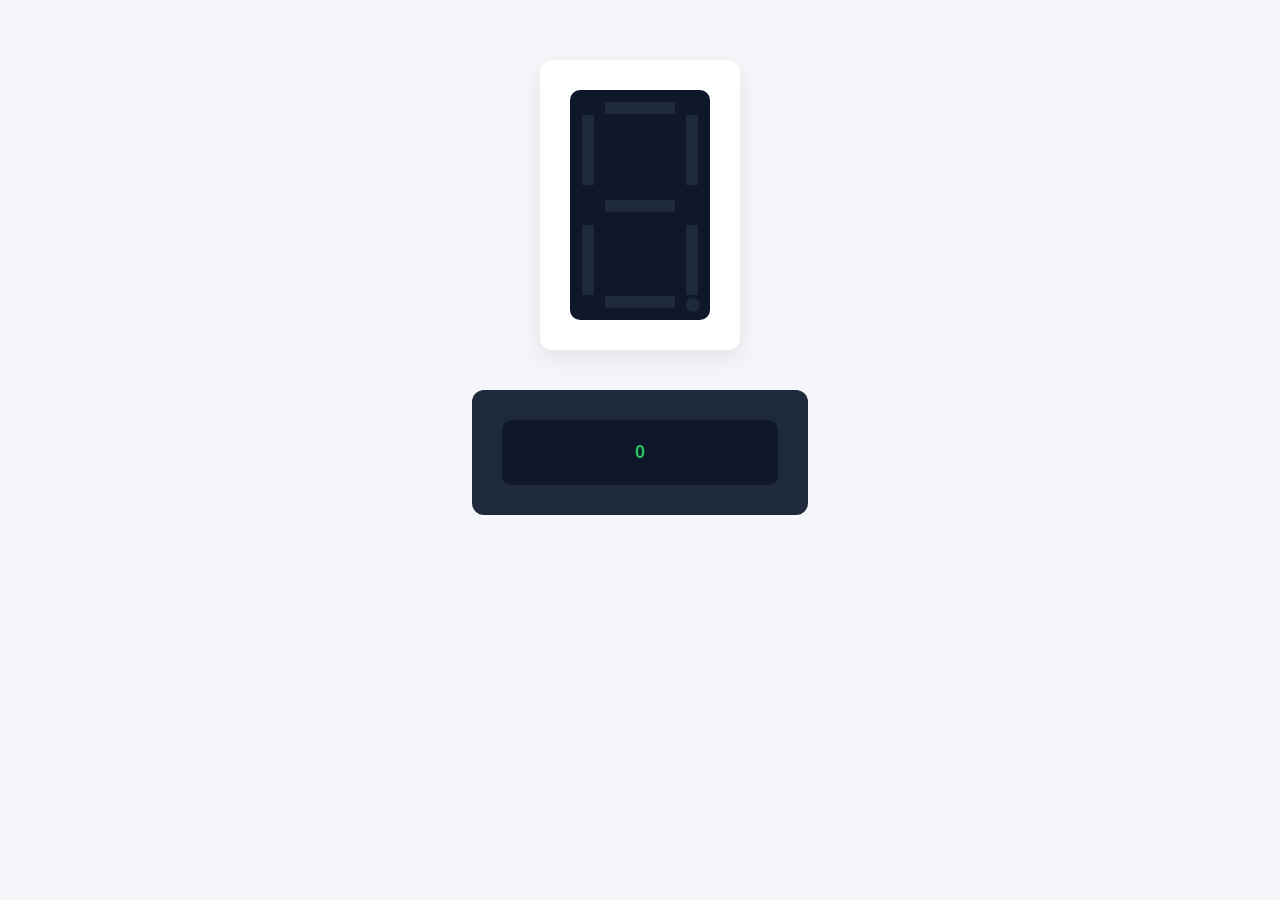
==== afficheur_7segment_serie/index.html @ f66b3857 "Initial commit" ====
<!DOCTYPE html>
<html lang="fr">
<head>
    <meta charset="UTF-8">
    <title>Simulogique - Afficheur 7 Segments Série</title>
    <!-- <script src="https://code.jquery.com/jquery-3.6.0.min.js"></script> -->
    <script src="jquery-3.6.0.min.js"></script>
    <link rel="stylesheet" href="style.css">
</head>
<body>

<div class="container">

    <!-- AFFICHEUR -->
    <div class="display-box">
        <div class="display">
            <div id="fa" class="segment a"></div>
            <div id="fb" class="segment b"></div>
            <div id="fc" class="segment c"></div>
            <div id="fd" class="segment d"></div>
            <div id="fe" class="segment e"></div>
            <div id="ff" class="segment f"></div>
            <div id="fg" class="segment g"></div>
            <div id="fh" class="dot"></div>
        </div>
    </div>

    <!-- CONTROLE -->
    <div class="keypad">
        <button id="power">0</button>
    </div>

</div>

<script src="app-serie.js"></script>
</body>
</html>
---- afficheur_7segment_serie/style.css ----
/* =====================================================
   1. VARIABLES PEDAGOGIQUES
===================================================== */

:root {
    --bg-page: #f4f6f9;
    --bg-panel: #ffffff;
    --bg-display: #0f172a;
    --bg-segment-off: #1e293b;
    --bg-segment-on: #e2e8f0;
    --bg-keypad: #1e293b;
    --bg-button: #334155;
    --bg-button-hover: #475569;
    --bg-button-active: #64748b;

    --color-title: #0f172a;
    --color-text: #334155;
    --color-power: #22c55e;

    --radius: 12px;
}

/* =====================================================
   2. STRUCTURE GENERALE
===================================================== */

body {
    margin: 0;
    background: var(--bg-page);
    font-family: "Segoe UI", Arial, sans-serif;
    color: var(--color-text);
}

.container {
    max-width: 900px;
    margin: 60px auto;
    display: flex;
    flex-direction: column;
    gap: 40px;
    align-items: center;
}

/* =====================================================
   3. TITRE PEDAGOGIQUE
===================================================== */

h1 {
    margin: 0;
    font-size: 28px;
    font-weight: 600;
    color: var(--color-title);
}

/* =====================================================
   4. PANNEAU AFFICHEUR
===================================================== */

.display-box {
    background: var(--bg-panel);
    padding: 30px;
    border-radius: var(--radius);
    box-shadow: 0 8px 25px rgba(0,0,0,0.08);
    display: flex;
    flex-direction: column;
    align-items: center;
    gap: 20px;
}

.display {
    position: relative;
    width: 140px;
    height: 230px;
    background: var(--bg-display);
    border-radius: 10px;
}

/* ---------------- SEGMENTS ---------------- */

.segment {
    position: absolute;
    background: var(--bg-segment-off);
    transition: background 0.25s ease;
}

.segment.on {
    background: var(--bg-segment-on);
}

/* Placement segments */

.a { top:12px; left:35px; width:70px; height:12px; }
.b { top:25px; right:12px; width:12px; height:70px; }
.c { bottom:25px; right:12px; width:12px; height:70px; }
.d { bottom:12px; left:35px; width:70px; height:12px; }
.e { bottom:25px; left:12px; width:12px; height:70px; }
.f { top:25px; left:12px; width:12px; height:70px; }
.g { top:110px; left:35px; width:70px; height:12px; }

/* ---------------- VOYANT POWER ---------------- */

.dot {
    position: absolute;
    bottom: 8px;
    right: 10px;
    width: 14px;
    height: 14px;
    border-radius: 50%;
    background: var(--bg-segment-off);
}

.dot.on {
    background: var(--color-power);
}

/* =====================================================
   5. PANNEAU COMMANDES
===================================================== */

.keypad {
    background: var(--bg-keypad);
    padding: 30px;
    border-radius: var(--radius);
    display: grid;
    grid-template-columns: repeat(3, 80px);
    gap: 18px;
    justify-content: center;
}

/* ---------------- BOUTONS NUMERIQUES ---------------- */

.key {
    height: 60px;
    font-size: 18px;
    font-weight: 500;
    background: var(--bg-button);
    color: white;
    border: none;
    border-radius: 10px;
    cursor: pointer;
    transition: all 0.2s ease;
}

.key:hover {
    background: var(--bg-button-hover);
}

.key:active {
    background: var(--bg-button-active);
    transform: scale(0.95);
}

/* ---------------- BOUTON POWER ---------------- */

#power {
    grid-column: span 3;
    height: 65px;
    font-size: 18px;
    font-weight: 600;
    background: #0f172a;
    color: var(--color-power);
    border: none;
    border-radius: 10px;
    cursor: pointer;
    transition: all 0.2s ease;
}

#power:active {
    transform: scale(0.95);
}
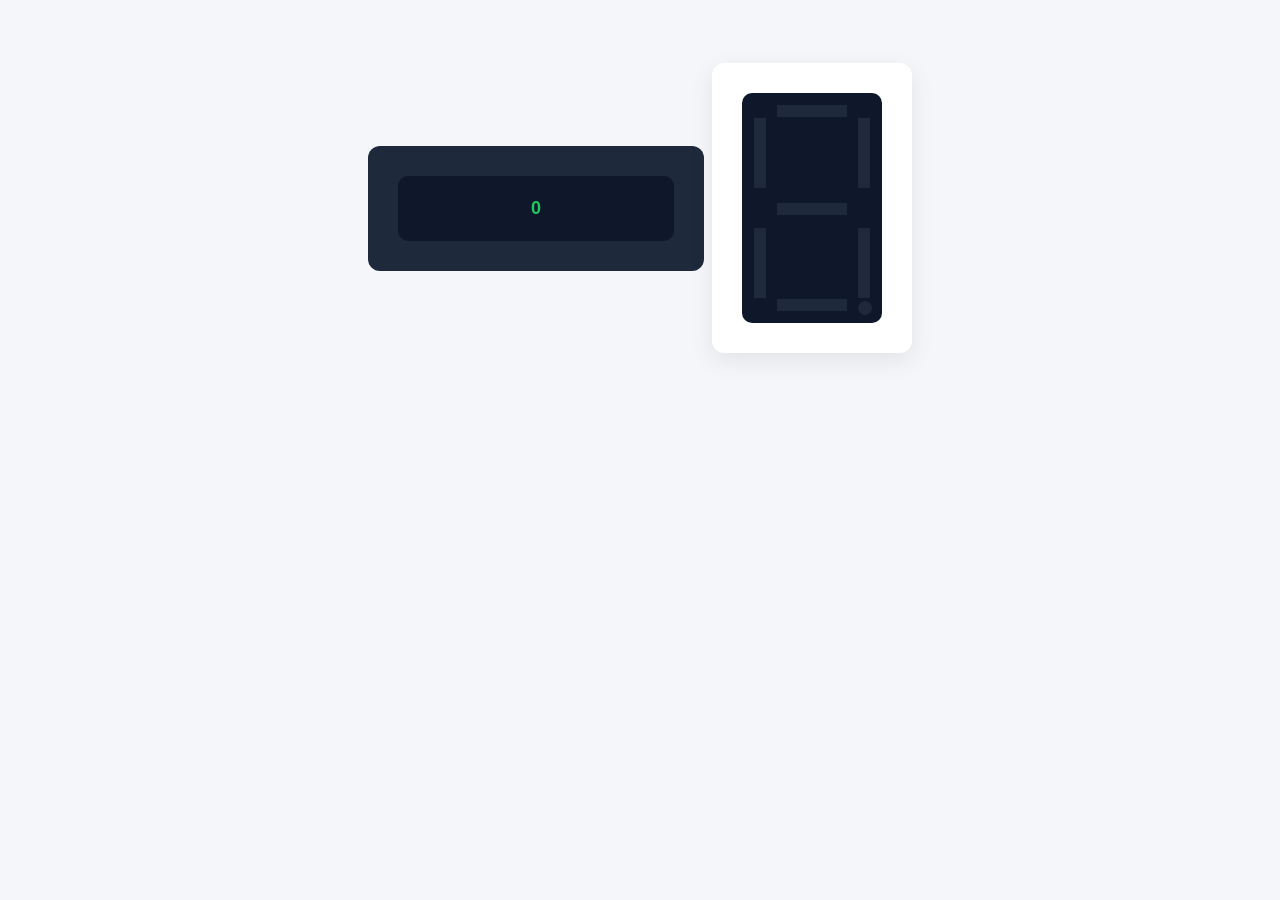
==== commit 4471db52: "modification de l'index" ====
--- a/afficheur_7segment_serie/index.html
+++ b/afficheur_7segment_serie/index.html
@@ -3,8 +3,7 @@
 <head>
     <meta charset="UTF-8">
     <title>Simulogique - Afficheur 7 Segments Série</title>
-    <!-- <script src="https://code.jquery.com/jquery-3.6.0.min.js"></script> -->
-    <script src="jquery-3.6.0.min.js"></script>
+    <script src="https://code.jquery.com/jquery-3.6.0.min.js"></script>
     <link rel="stylesheet" href="style.css">
 </head>
 <body>
@@ -12,23 +11,35 @@
 <div class="container">
 
     <!-- AFFICHEUR -->
-    <div class="display-box">
-        <div class="display">
-            <div id="fa" class="segment a"></div>
-            <div id="fb" class="segment b"></div>
-            <div id="fc" class="segment c"></div>
-            <div id="fd" class="segment d"></div>
-            <div id="fe" class="segment e"></div>
-            <div id="ff" class="segment f"></div>
-            <div id="fg" class="segment g"></div>
-            <div id="fh" class="dot"></div>
-        </div>
-    </div>
+    <table>
+        <tr>
+            <td>
+                <!-- CONTROLE -->
+                <div class="keypad">
+                    <button id="power">0</button>
+                </div>
+            </td>
+            <td>
 
-    <!-- CONTROLE -->
-    <div class="keypad">
-        <button id="power">0</button>
-    </div>
+            </td>
+            <td>
+                <div class="display-box">
+                    <div class="display">
+                        <div id="fa" class="segment a"></div>
+                        <div id="fb" class="segment b"></div>
+                        <div id="fc" class="segment c"></div>
+                        <div id="fd" class="segment d"></div>
+                        <div id="fe" class="segment e"></div>
+                        <div id="ff" class="segment f"></div>
+                        <div id="fg" class="segment g"></div>
+                        <div id="fh" class="dot"></div>
+                    </div>
+                </div>
+            </td>
+        </tr>
+
+    </table>
+
 
 </div>
 
--- a/afficheur_7segment_serie/style.css
+++ b/afficheur_7segment_serie/style.css
@@ -83,7 +83,7 @@
 }
 
 .segment.on {
-    background: var(--bg-segment-on);
+    background: lime; /* ou #00FF00 */
 }
 
 /* Placement segments */
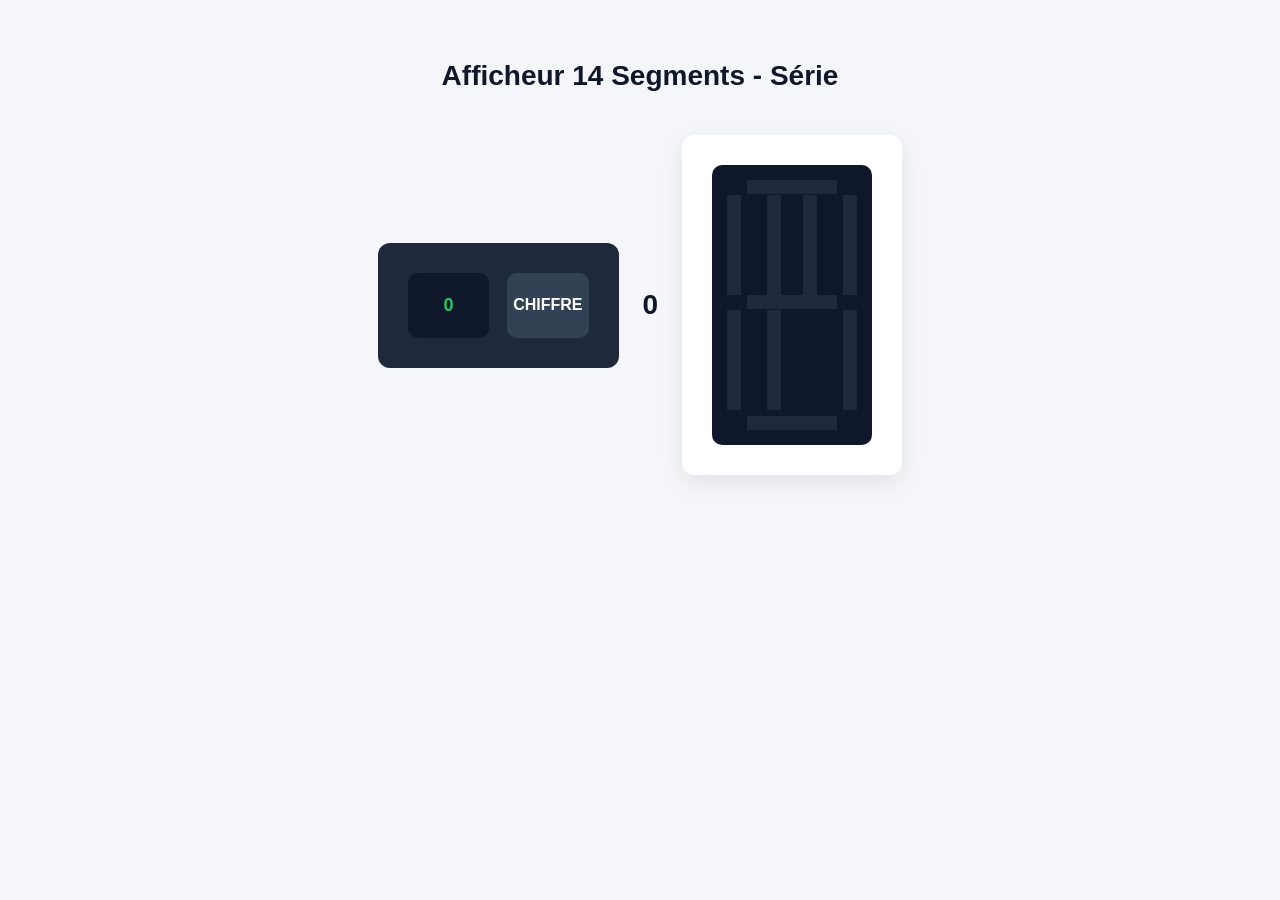
==== commit 3dce5480: "modification de l'index" ====
--- a/afficheur_7segment_serie/index.html
+++ b/afficheur_7segment_serie/index.html
@@ -2,13 +2,14 @@
 <html lang="fr">
 <head>
     <meta charset="UTF-8">
-    <title>Simulogique - Afficheur 7 Segments Série</title>
+    <title>Simulogique - Afficheur 14 Segments Série</title>
     <script src="https://code.jquery.com/jquery-3.6.0.min.js"></script>
     <link rel="stylesheet" href="style.css">
 </head>
 <body>
 
 <div class="container">
+    <h1>Afficheur 14 Segments - Série</h1>
 
     <!-- AFFICHEUR -->
     <table>
@@ -16,31 +17,50 @@
             <td>
                 <!-- CONTROLE -->
                 <div class="keypad">
-                    <button id="power">0</button>
+                    <button id="power" class="key-power">0</button>
+                    <button id="case-toggle" class="key-case">min</button>
                 </div>
             </td>
             <td>
-
+                <div style="padding: 0 20px; text-align: center;">
+                    <p id="current-char" style="font-size: 28px; font-weight: bold; margin: 10px 0;">0</p>
+                </div>
             </td>
             <td>
                 <div class="display-box">
-                    <div class="display">
-                        <div id="fa" class="segment a"></div>
-                        <div id="fb" class="segment b"></div>
-                        <div id="fc" class="segment c"></div>
-                        <div id="fd" class="segment d"></div>
-                        <div id="fe" class="segment e"></div>
-                        <div id="ff" class="segment f"></div>
-                        <div id="fg" class="segment g"></div>
-                        <div id="fh" class="dot"></div>
+                    <div class="display-14">
+                        <!-- Segments supérieurs -->
+                        <div id="fa" class="segment seg-a"></div>
+                        <div id="fm" class="segment seg-m"></div>
+
+                        <!-- Segment supérieur gauche -->
+                        <div id="ff" class="segment seg-f"></div>
+                        <div id="fi" class="segment seg-i"></div>
+
+                        <!-- Segment supérieur droit -->
+                        <div id="fb" class="segment seg-b"></div>
+                        <div id="fj" class="segment seg-j"></div>
+
+                        <!-- Segment milieu -->
+                        <div id="fg" class="segment seg-g"></div>
+                        <div id="fh" class="segment seg-h"></div>
+
+                        <!-- Segment inférieur gauche -->
+                        <div id="fe" class="segment seg-e"></div>
+                        <div id="fk" class="segment seg-k"></div>
+
+                        <!-- Segment inférieur droit -->
+                        <div id="fc" class="segment seg-c"></div>
+                        <div id="fn" class="segment seg-n"></div>
+
+                        <!-- Segments inférieurs -->
+                        <div id="fd" class="segment seg-d"></div>
+                        <div id="fl" class="segment seg-l"></div>
                     </div>
                 </div>
             </td>
         </tr>
-
     </table>
-
-
 </div>
 
 <script src="app-serie.js"></script>
--- a/afficheur_7segment_serie/style.css
+++ b/afficheur_7segment_serie/style.css
@@ -7,7 +7,7 @@
     --bg-panel: #ffffff;
     --bg-display: #0f172a;
     --bg-segment-off: #1e293b;
-    --bg-segment-on: #e2e8f0;
+    --bg-segment-on: #00ff00;
     --bg-keypad: #1e293b;
     --bg-button: #334155;
     --bg-button-hover: #475569;
@@ -40,10 +40,6 @@
     align-items: center;
 }
 
-/* =====================================================
-   3. TITRE PEDAGOGIQUE
-===================================================== */
-
 h1 {
     margin: 0;
     font-size: 28px;
@@ -52,7 +48,7 @@
 }
 
 /* =====================================================
-   4. PANNEAU AFFICHEUR
+   3. PANNEAU AFFICHEUR 14 SEGMENTS
 ===================================================== */
 
 .display-box {
@@ -60,60 +56,53 @@
     padding: 30px;
     border-radius: var(--radius);
     box-shadow: 0 8px 25px rgba(0,0,0,0.08);
-    display: flex;
-    flex-direction: column;
-    align-items: center;
-    gap: 20px;
 }
 
-.display {
+.display-14 {
     position: relative;
-    width: 140px;
-    height: 230px;
+    width: 160px;
+    height: 280px;
     background: var(--bg-display);
     border-radius: 10px;
 }
 
-/* ---------------- SEGMENTS ---------------- */
+/* ============= SEGMENTS 14 ============= */
 
 .segment {
     position: absolute;
     background: var(--bg-segment-off);
-    transition: background 0.25s ease;
+    transition: background 0.2s ease;
 }
 
 .segment.on {
-    background: lime; /* ou #00FF00 */
+    background: var(--bg-segment-on);
+    box-shadow: 0 0 10px var(--bg-segment-on);
 }
 
-/* Placement segments */
+/* Segments horizontaux */
+.seg-a { top:15px;    left:35px;  width:90px;   height:14px; }  /* haut */
+.seg-g { top:130px;   left:35px;  width:90px;   height:14px; }  /* milieu */
+.seg-d { bottom:15px; left:35px;  width:90px;   height:14px; }  /* bas */
 
-.a { top:12px; left:35px; width:70px; height:12px; }
-.b { top:25px; right:12px; width:12px; height:70px; }
-.c { bottom:25px; right:12px; width:12px; height:70px; }
-.d { bottom:12px; left:35px; width:70px; height:12px; }
-.e { bottom:25px; left:12px; width:12px; height:70px; }
-.f { top:25px; left:12px; width:12px; height:70px; }
-.g { top:110px; left:35px; width:70px; height:12px; }
+/* Segments verticaux supérieurs gauche/droit */
+.seg-f { top:30px;    left:15px;  width:14px;   height:100px; } /* haut gauche */
+.seg-b { top:30px;    right:15px; width:14px;   height:100px; } /* haut droit */
 
-/* ---------------- VOYANT POWER ---------------- */
+/* Segments verticaux inférieurs gauche/droit */
+.seg-e { top:145px;   left:15px;  width:14px;   height:100px; } /* bas gauche */
+.seg-c { top:145px;   right:15px; width:14px;   height:100px; } /* bas droit */
 
-.dot {
-    position: absolute;
-    bottom: 8px;
-    right: 10px;
-    width: 14px;
-    height: 14px;
-    border-radius: 50%;
-    background: var(--bg-segment-off);
-}
-
-.dot.on {
-    background: var(--color-power);
-}
+/* Segments diagonaux/additionnels */
+.seg-h { top:130px;   right:35px; width:14px;   height:14px; }  /* milieu droit */
+.seg-i { top:30px;    left:55px;  width:14px;   height:100px; } /* gauche haut interne */
+.seg-j { top:30px;    right:55px; width:14px;   height:100px; } /* droit haut interne */
+.seg-k { top:145px;   left:55px;  width:14px;   height:100px; } /* gauche bas interne */
+.seg-l { bottom:15px; right:55px; width:14px;   height:14px; }  /* bas droit interne */
+.seg-m { top:15px;    right:35px; width:14px;   height:14px; }  /* haut droit interne */
+.seg-n { bottom:15px; left:55px;  width:14px;   height:14px; }  /* bas gauche interne */
 
 /* =====================================================
-   5. PANNEAU COMMANDES
+   4. PANNEAU COMMANDES
 ===================================================== */
 
 .keypad {
@@ -121,38 +110,11 @@
     padding: 30px;
     border-radius: var(--radius);
     display: grid;
-    grid-template-columns: repeat(3, 80px);
+    grid-template-columns: 1fr 1fr;
     gap: 18px;
-    justify-content: center;
 }
 
-/* ---------------- BOUTONS NUMERIQUES ---------------- */
-
-.key {
-    height: 60px;
-    font-size: 18px;
-    font-weight: 500;
-    background: var(--bg-button);
-    color: white;
-    border: none;
-    border-radius: 10px;
-    cursor: pointer;
-    transition: all 0.2s ease;
-}
-
-.key:hover {
-    background: var(--bg-button-hover);
-}
-
-.key:active {
-    background: var(--bg-button-active);
-    transform: scale(0.95);
-}
-
-/* ---------------- BOUTON POWER ---------------- */
-
 #power {
-    grid-column: span 3;
     height: 65px;
     font-size: 18px;
     font-weight: 600;
@@ -164,6 +126,35 @@
     transition: all 0.2s ease;
 }
 
+#power:hover {
+    box-shadow: 0 0 15px rgba(34, 197, 94, 0.3);
+}
+
 #power:active {
     transform: scale(0.95);
+}
+
+#case-toggle {
+    height: 65px;
+    font-size: 16px;
+    font-weight: 600;
+    background: #334155;
+    color: white;
+    border: none;
+    border-radius: 10px;
+    cursor: pointer;
+    transition: all 0.2s ease;
+}
+
+#case-toggle:hover {
+    background: #475569;
+}
+
+#case-toggle:active {
+    transform: scale(0.95);
+}
+
+#current-char {
+    text-align: center;
+    color: var(--color-title);
 }
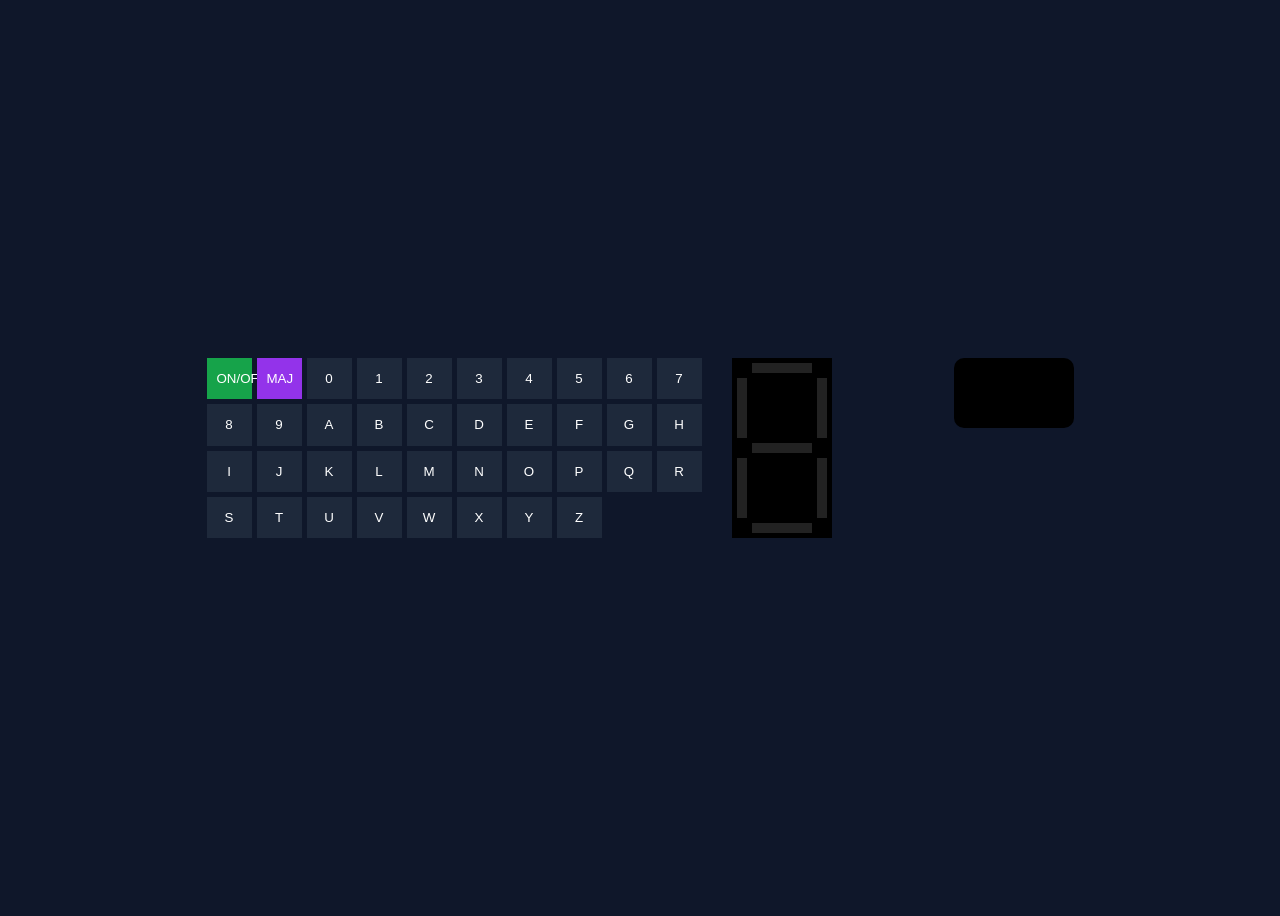
==== commit b862920a: "first commit" ====
--- a/afficheur_7segment_serie/index.html
+++ b/afficheur_7segment_serie/index.html
@@ -2,67 +2,42 @@
 <html lang="fr">
 <head>
     <meta charset="UTF-8">
-    <title>Simulogique - Afficheur 14 Segments Série</title>
-    <script src="https://code.jquery.com/jquery-3.6.0.min.js"></script>
+    <title>Clavier + Afficheurs</title>
     <link rel="stylesheet" href="style.css">
 </head>
 <body>
 
 <div class="container">
-    <h1>Afficheur 14 Segments - Série</h1>
 
-    <!-- AFFICHEUR -->
-    <table>
-        <tr>
-            <td>
-                <!-- CONTROLE -->
-                <div class="keypad">
-                    <button id="power" class="key-power">0</button>
-                    <button id="case-toggle" class="key-case">min</button>
-                </div>
-            </td>
-            <td>
-                <div style="padding: 0 20px; text-align: center;">
-                    <p id="current-char" style="font-size: 28px; font-weight: bold; margin: 10px 0;">0</p>
-                </div>
-            </td>
-            <td>
-                <div class="display-box">
-                    <div class="display-14">
-                        <!-- Segments supérieurs -->
-                        <div id="fa" class="segment seg-a"></div>
-                        <div id="fm" class="segment seg-m"></div>
+    <!-- ===== AFFICHEURS ===== -->
+    <div class="screens">
+        <!-- ===== CLAVIER ===== -->
+        <div id="keyboard"></div>
+        <!-- 7 segments -->
+        <div class="display-7seg">
+            <div id="a" class="segment"></div>
+            <div id="b" class="segment vertical"></div>
+            <div id="c" class="segment vertical"></div>
+            <div id="d" class="segment"></div>
+            <div id="e" class="segment vertical"></div>
+            <div id="f" class="segment vertical"></div>
+            <div id="g" class="segment"></div>
+        </div>
 
-                        <!-- Segment supérieur gauche -->
-                        <div id="ff" class="segment seg-f"></div>
-                        <div id="fi" class="segment seg-i"></div>
+        <!-- Matrice -->
+        <div id="matrix" class="matrix"></div>
 
-                        <!-- Segment supérieur droit -->
-                        <div id="fb" class="segment seg-b"></div>
-                        <div id="fj" class="segment seg-j"></div>
+        <!-- LCD -->
+        <div id="lcd" class="lcd"></div>
 
-                        <!-- Segment milieu -->
-                        <div id="fg" class="segment seg-g"></div>
-                        <div id="fh" class="segment seg-h"></div>
+    </div>
 
-                        <!-- Segment inférieur gauche -->
-                        <div id="fe" class="segment seg-e"></div>
-                        <div id="fk" class="segment seg-k"></div>
 
-                        <!-- Segment inférieur droit -->
-                        <div id="fc" class="segment seg-c"></div>
-                        <div id="fn" class="segment seg-n"></div>
 
-                        <!-- Segments inférieurs -->
-                        <div id="fd" class="segment seg-d"></div>
-                        <div id="fl" class="segment seg-l"></div>
-                    </div>
-                </div>
-            </td>
-        </tr>
-    </table>
 </div>
 
+<script src="jquery-3.6.0.min.js"></script>
 <script src="app-serie.js"></script>
+
 </body>
 </html>
--- a/afficheur_7segment_serie/style.css
+++ b/afficheur_7segment_serie/style.css
@@ -1,160 +1,108 @@
-/* =====================================================
-   1. VARIABLES PEDAGOGIQUES
-===================================================== */
-
-:root {
-    --bg-page: #f4f6f9;
-    --bg-panel: #ffffff;
-    --bg-display: #0f172a;
-    --bg-segment-off: #1e293b;
-    --bg-segment-on: #00ff00;
-    --bg-keypad: #1e293b;
-    --bg-button: #334155;
-    --bg-button-hover: #475569;
-    --bg-button-active: #64748b;
-
-    --color-title: #0f172a;
-    --color-text: #334155;
-    --color-power: #22c55e;
-
-    --radius: 12px;
+body {
+    font-family: Arial;
+    background: #0f172a;
+    color: white;
+    display: flex;
+    justify-content: center;
+    align-items: center;
+    height: 100vh;
 }
 
-/* =====================================================
-   2. STRUCTURE GENERALE
-===================================================== */
-
-body {
-    margin: 0;
-    background: var(--bg-page);
-    font-family: "Segoe UI", Arial, sans-serif;
-    color: var(--color-text);
+/* afficheurs */
+.screens {
+    display: flex;
+    gap: 30px;
+    margin-bottom: 20px;
 }
 
-.container {
-    max-width: 900px;
-    margin: 60px auto;
-    display: flex;
-    flex-direction: column;
-    gap: 40px;
-    align-items: center;
-}
-
-h1 {
-    margin: 0;
-    font-size: 28px;
-    font-weight: 600;
-    color: var(--color-title);
-}
-
-/* =====================================================
-   3. PANNEAU AFFICHEUR 14 SEGMENTS
-===================================================== */
-
-.display-box {
-    background: var(--bg-panel);
-    padding: 30px;
-    border-radius: var(--radius);
-    box-shadow: 0 8px 25px rgba(0,0,0,0.08);
-}
-
-.display-14 {
-    position: relative;
-    width: 160px;
-    height: 280px;
-    background: var(--bg-display);
+/* LCD */
+.lcd {
+    width: 100px;
+    height: 50px;
+    background: black;
+    color: lime;
+    padding: 10px;
+    font-size: 24px;
     border-radius: 10px;
 }
 
-/* ============= SEGMENTS 14 ============= */
+/* matrice */
+.matrix {
+    display: grid;
+    grid-template-columns: repeat(5, 10px);
+    gap: 3px;
+}
+
+.pixel {
+    width: 10px;
+    height: 10px;
+    background: #111;
+}
+
+.pixel.on {
+    background: lime;
+}
+
+/* clavier */
+#keyboard {
+    display: grid;
+    grid-template-columns: repeat(10, 45px);
+    gap: 5px;
+}
+
+.key {
+    padding: 10px;
+    background: #1e293b;
+    color: white;
+    border: none;
+    cursor: pointer;
+}
+
+.key:hover {
+    background: #334155;
+}
+
+/* touches spéciales */
+.special {
+    background: #2563eb;
+}
+
+.power {
+    background: #16a34a;
+}
+
+.shift {
+    background: #9333ea;
+}
+
+/* 7 segments */
+.display-7seg {
+    width: 100px;
+    height: 180px;
+    background: black;
+    position: relative;
+}
 
 .segment {
     position: absolute;
-    background: var(--bg-segment-off);
-    transition: background 0.2s ease;
+    background: #222;
 }
 
 .segment.on {
-    background: var(--bg-segment-on);
-    box-shadow: 0 0 10px var(--bg-segment-on);
+    background: lime;
+    box-shadow: 0 0 10px red;
 }
 
-/* Segments horizontaux */
-.seg-a { top:15px;    left:35px;  width:90px;   height:14px; }  /* haut */
-.seg-g { top:130px;   left:35px;  width:90px;   height:14px; }  /* milieu */
-.seg-d { bottom:15px; left:35px;  width:90px;   height:14px; }  /* bas */
+#a { top: 5px; left: 20px; width: 60px; height: 10px; }
+#d { bottom: 5px; left: 20px; width: 60px; height: 10px; }
+#g { top: 85px; left: 20px; width: 60px; height: 10px; }
 
-/* Segments verticaux supérieurs gauche/droit */
-.seg-f { top:30px;    left:15px;  width:14px;   height:100px; } /* haut gauche */
-.seg-b { top:30px;    right:15px; width:14px;   height:100px; } /* haut droit */
-
-/* Segments verticaux inférieurs gauche/droit */
-.seg-e { top:145px;   left:15px;  width:14px;   height:100px; } /* bas gauche */
-.seg-c { top:145px;   right:15px; width:14px;   height:100px; } /* bas droit */
-
-/* Segments diagonaux/additionnels */
-.seg-h { top:130px;   right:35px; width:14px;   height:14px; }  /* milieu droit */
-.seg-i { top:30px;    left:55px;  width:14px;   height:100px; } /* gauche haut interne */
-.seg-j { top:30px;    right:55px; width:14px;   height:100px; } /* droit haut interne */
-.seg-k { top:145px;   left:55px;  width:14px;   height:100px; } /* gauche bas interne */
-.seg-l { bottom:15px; right:55px; width:14px;   height:14px; }  /* bas droit interne */
-.seg-m { top:15px;    right:35px; width:14px;   height:14px; }  /* haut droit interne */
-.seg-n { bottom:15px; left:55px;  width:14px;   height:14px; }  /* bas gauche interne */
-
-/* =====================================================
-   4. PANNEAU COMMANDES
-===================================================== */
-
-.keypad {
-    background: var(--bg-keypad);
-    padding: 30px;
-    border-radius: var(--radius);
-    display: grid;
-    grid-template-columns: 1fr 1fr;
-    gap: 18px;
+.vertical {
+    width: 10px;
+    height: 60px;
 }
 
-#power {
-    height: 65px;
-    font-size: 18px;
-    font-weight: 600;
-    background: #0f172a;
-    color: var(--color-power);
-    border: none;
-    border-radius: 10px;
-    cursor: pointer;
-    transition: all 0.2s ease;
-}
-
-#power:hover {
-    box-shadow: 0 0 15px rgba(34, 197, 94, 0.3);
-}
-
-#power:active {
-    transform: scale(0.95);
-}
-
-#case-toggle {
-    height: 65px;
-    font-size: 16px;
-    font-weight: 600;
-    background: #334155;
-    color: white;
-    border: none;
-    border-radius: 10px;
-    cursor: pointer;
-    transition: all 0.2s ease;
-}
-
-#case-toggle:hover {
-    background: #475569;
-}
-
-#case-toggle:active {
-    transform: scale(0.95);
-}
-
-#current-char {
-    text-align: center;
-    color: var(--color-title);
-}+#f { top: 20px; left: 5px; }
+#b { top: 20px; right: 5px; }
+#e { bottom: 20px; left: 5px; }
+#c { bottom: 20px; right: 5px; }
